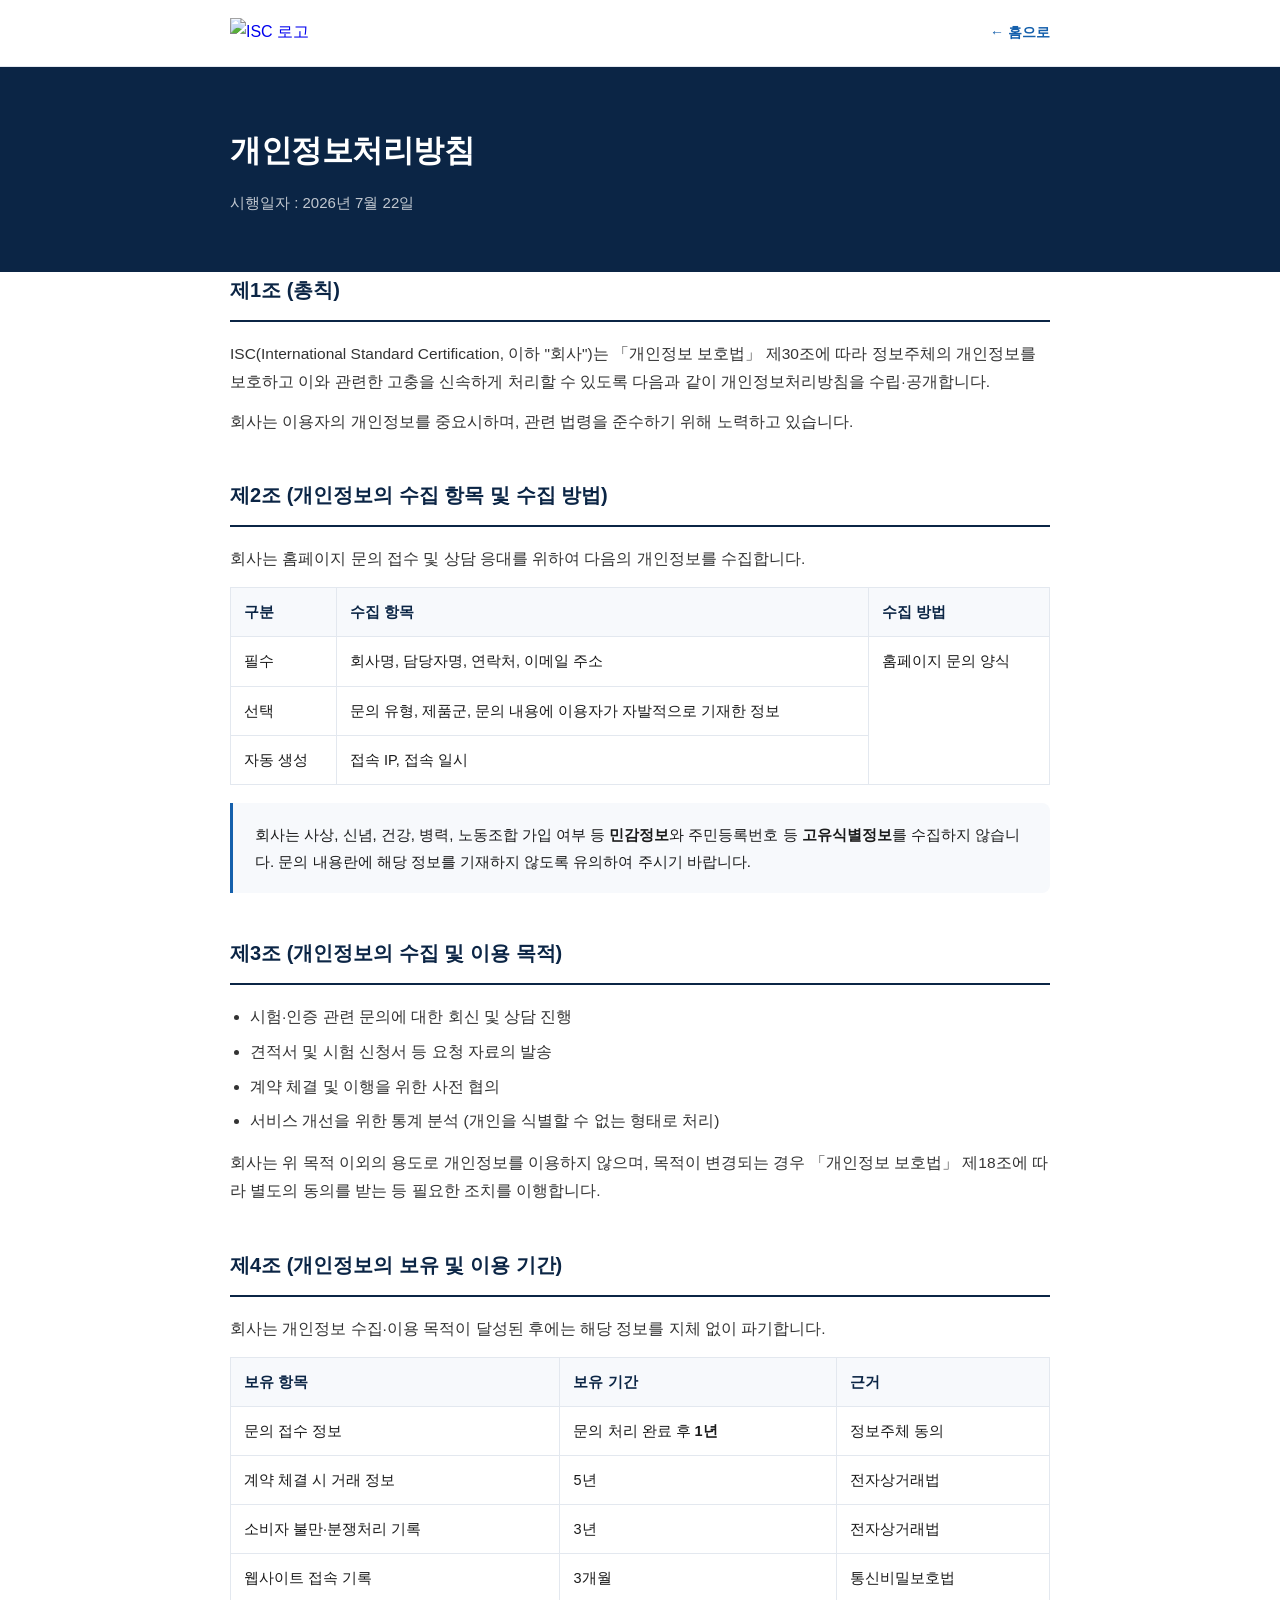
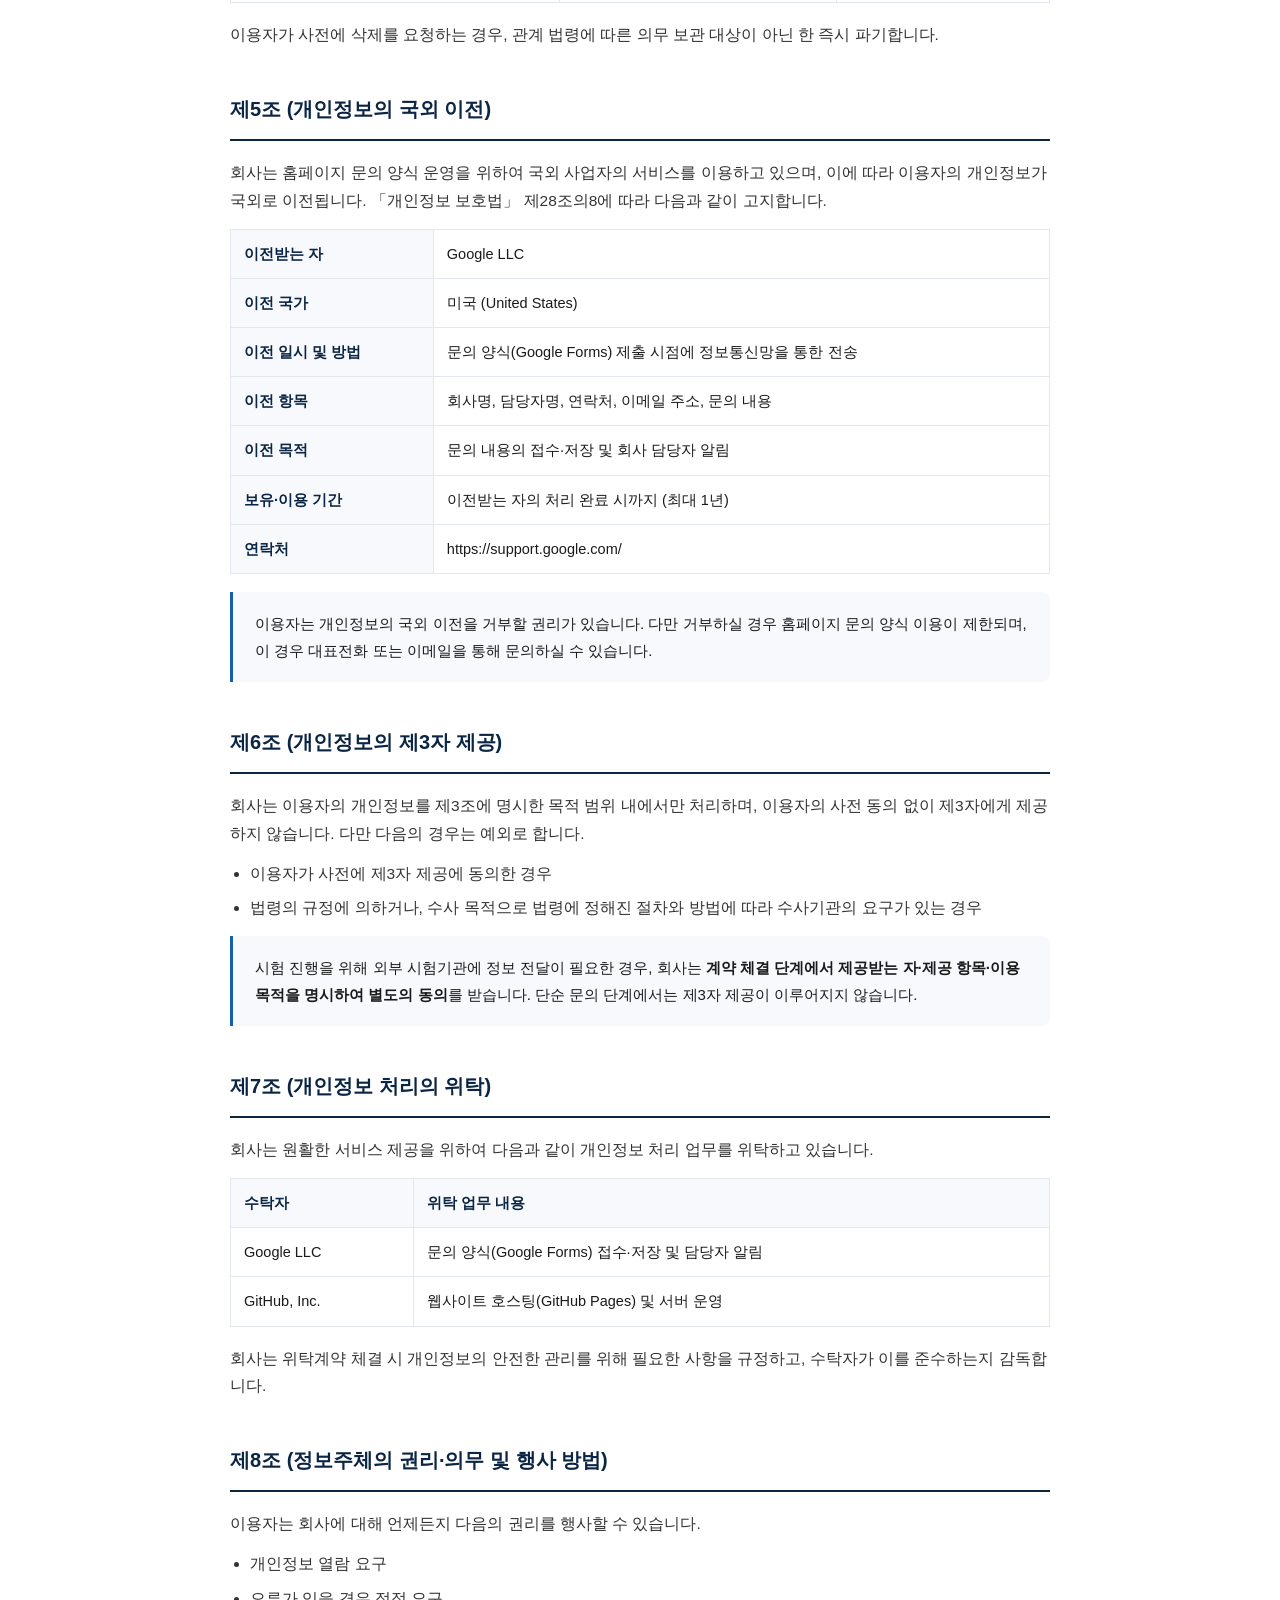
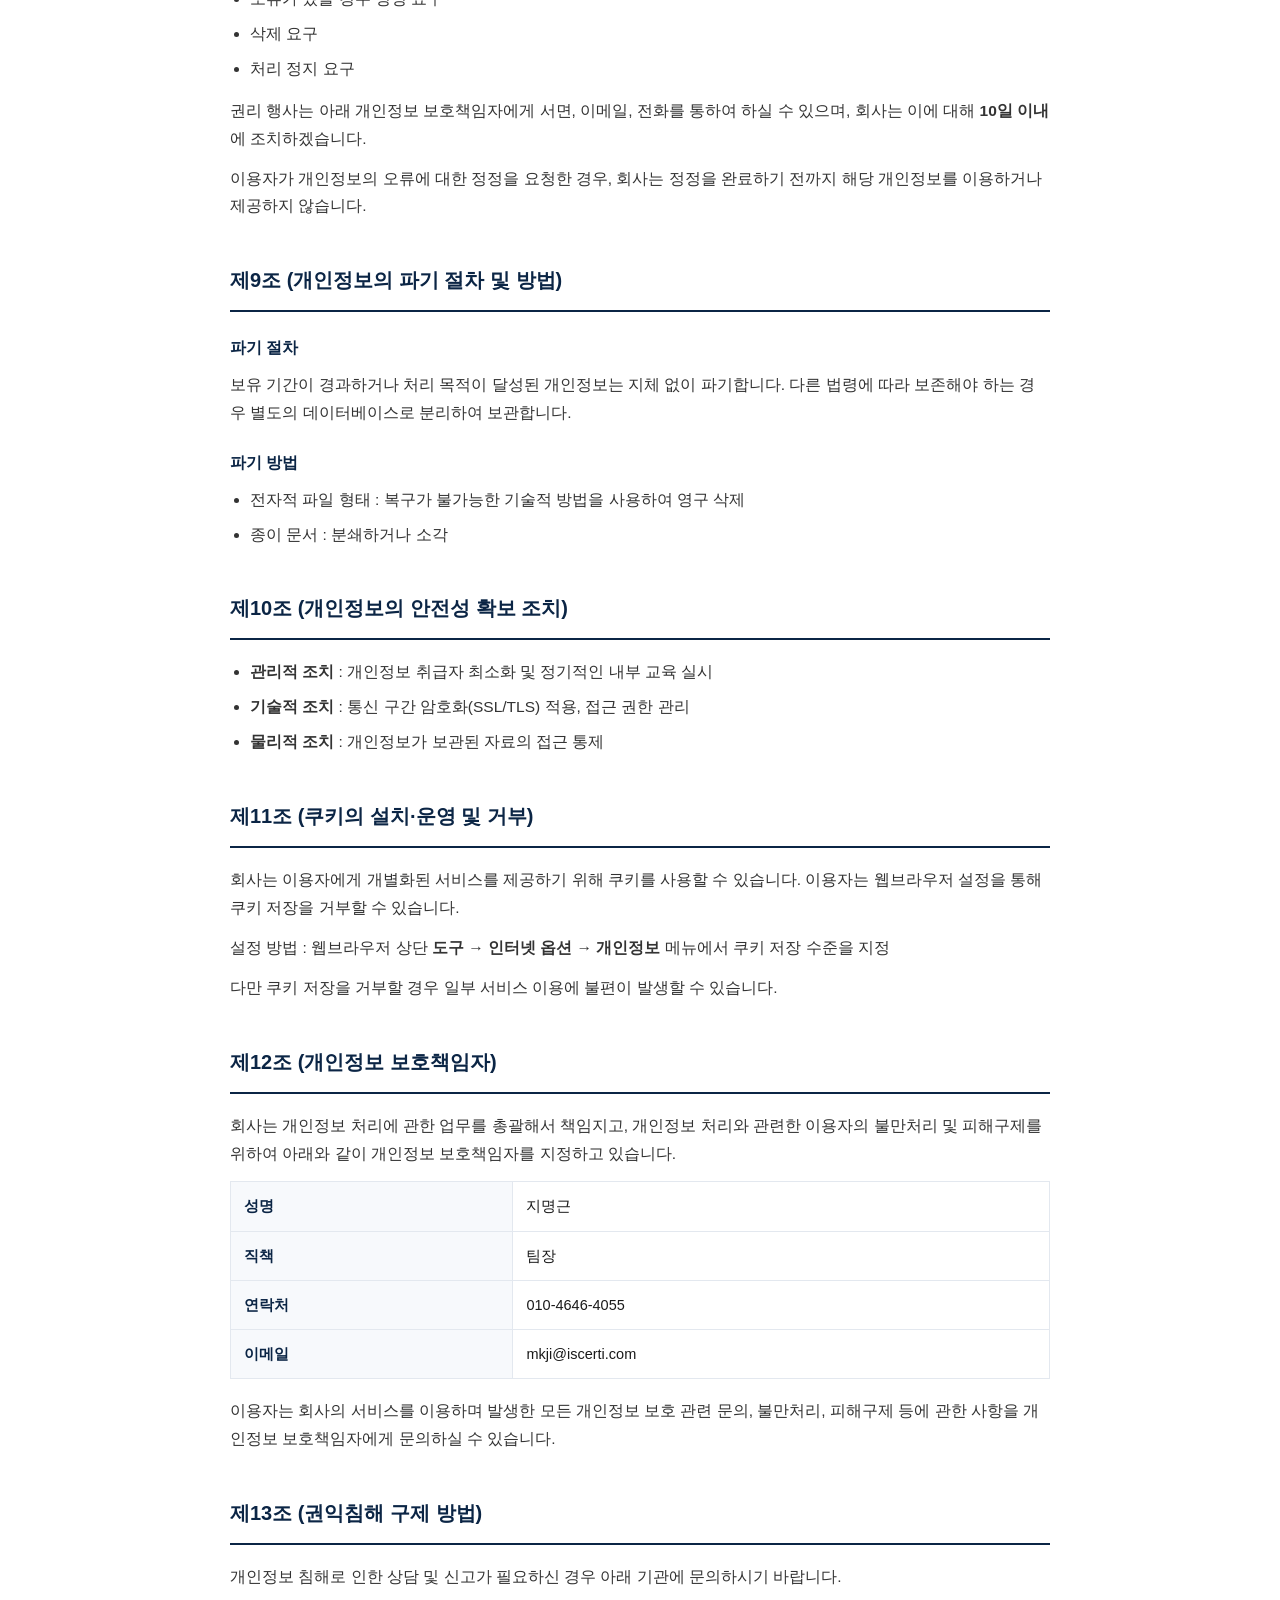
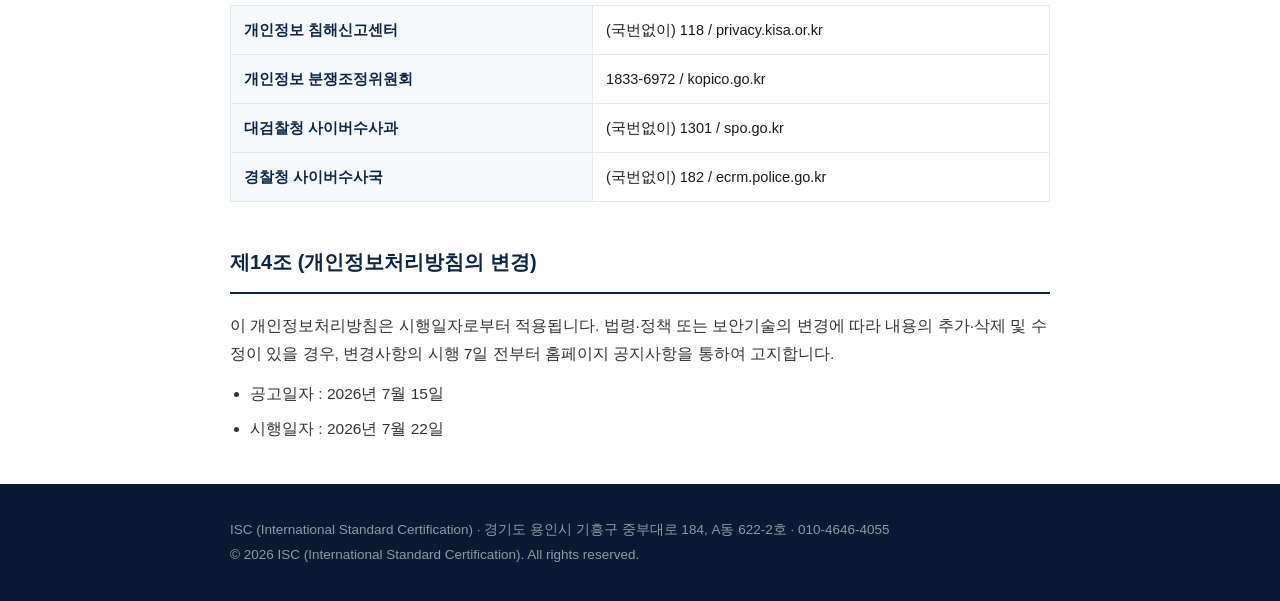
==== privacy.html @ 3ec5f789 "Add files via upload" ====
<!DOCTYPE html>
<html lang="ko">
<head>
<meta charset="UTF-8">
<meta name="viewport" content="width=device-width, initial-scale=1.0">
<title>개인정보처리방침 | ISC (International Standard Certification)</title>
<meta name="description" content="ISC 개인정보처리방침">
<meta name="robots" content="noindex, follow">
<link rel="icon" type="image/png" href="assets/favicon.png">
<style>
:root{--navy:#0b2545;--accent:#1560ac;--text:#1a1a1a;--muted:#5f6b7a;--line:#e3e8ef;--bg-2:#f7f9fc}
*{margin:0;padding:0;box-sizing:border-box}
body{font-family:'Pretendard','Malgun Gothic','Apple SD Gothic Neo',sans-serif;
  color:var(--text);line-height:1.8;background:#fff;-webkit-font-smoothing:antialiased}
.wrap{max-width:860px;margin:0 auto;padding:0 20px}
header{border-bottom:1px solid var(--line);background:#fff;position:sticky;top:0;z-index:10}
.nav{display:flex;align-items:center;justify-content:space-between;height:66px}
.logo{display:flex;align-items:center;gap:8px;text-decoration:none}
.logo img{height:30px;width:auto;display:block}
.back{font-size:14px;color:var(--accent);text-decoration:none;font-weight:600}
.head{background:var(--navy);color:#fff;padding:56px 0}
.head h1{font-size:31px;font-weight:800;letter-spacing:-.5px}
.head p{opacity:.75;margin-top:10px;font-size:15px}
main{padding:56px 0 80px}
.notice{background:#fff8e6;border:1px solid #f0dca0;border-radius:10px;
  padding:18px 22px;margin-bottom:40px;font-size:14.5px;color:#7a5c00}
.notice b{display:block;margin-bottom:6px;color:#5c4500}
article{margin-bottom:42px}
article h2{font-size:20px;color:var(--navy);font-weight:700;padding-bottom:12px;
  border-bottom:2px solid var(--navy);margin-bottom:18px}
article h3{font-size:16px;color:var(--navy);margin:22px 0 8px}
article p{color:#333;font-size:15.5px;margin-bottom:12px}
article ul{padding-left:20px;margin-bottom:14px;color:#333;font-size:15.5px}
article li{margin-bottom:7px}
table{width:100%;border-collapse:collapse;margin:14px 0 18px;font-size:14.5px}
th,td{border:1px solid var(--line);padding:11px 13px;text-align:left;vertical-align:top}
th{background:var(--bg-2);color:var(--navy);font-weight:700;white-space:nowrap}
.box{background:var(--bg-2);border-left:3px solid var(--accent);
  padding:18px 22px;border-radius:0 8px 8px 0;margin:14px 0;font-size:15px}
footer{background:#081b33;color:rgba(255,255,255,.55);padding:34px 0;font-size:13.5px}
@media(max-width:700px){
  .head h1{font-size:24px}.head{padding:40px 0}main{padding:38px 0 60px}
  table,th,td{font-size:13.5px}th,td{padding:9px 10px}
}
</style>
</head>
<body>

<header>
  <div class="wrap nav">
    <a href="index.html" class="logo"><img src="assets/isc-logo-mark.png" alt="ISC 로고"></a>
    <a href="index.html" class="back">← 홈으로</a>
  </div>
</header>

<div class="head">
  <div class="wrap">
    <h1>개인정보처리방침</h1>
    <p>시행일자 : 2026년 7월 22일</p>
  </div>
</div>

<main class="wrap">

  <article>
    <h2>제1조 (총칙)</h2>
    <p>ISC(International Standard Certification, 이하 "회사")는 「개인정보 보호법」 제30조에 따라 정보주체의 개인정보를 보호하고
    이와 관련한 고충을 신속하게 처리할 수 있도록 다음과 같이 개인정보처리방침을 수립·공개합니다.</p>
    <p>회사는 이용자의 개인정보를 중요시하며, 관련 법령을 준수하기 위해 노력하고 있습니다.</p>
  </article>

  <article>
    <h2>제2조 (개인정보의 수집 항목 및 수집 방법)</h2>
    <p>회사는 홈페이지 문의 접수 및 상담 응대를 위하여 다음의 개인정보를 수집합니다.</p>
    <table>
      <tr><th>구분</th><th>수집 항목</th><th>수집 방법</th></tr>
      <tr>
        <td>필수</td>
        <td>회사명, 담당자명, 연락처, 이메일 주소</td>
        <td rowspan="3">홈페이지 문의 양식</td>
      </tr>
      <tr>
        <td>선택</td>
        <td>문의 유형, 제품군, 문의 내용에 이용자가 자발적으로 기재한 정보</td>
      </tr>
      <tr>
        <td>자동 생성</td>
        <td>접속 IP, 접속 일시</td>
      </tr>
    </table>
    <div class="box">
      회사는 사상, 신념, 건강, 병력, 노동조합 가입 여부 등 <b>민감정보</b>와
      주민등록번호 등 <b>고유식별정보</b>를 수집하지 않습니다.
      문의 내용란에 해당 정보를 기재하지 않도록 유의하여 주시기 바랍니다.
    </div>
  </article>

  <article>
    <h2>제3조 (개인정보의 수집 및 이용 목적)</h2>
    <ul>
      <li>시험·인증 관련 문의에 대한 회신 및 상담 진행</li>
      <li>견적서 및 시험 신청서 등 요청 자료의 발송</li>
      <li>계약 체결 및 이행을 위한 사전 협의</li>
      <li>서비스 개선을 위한 통계 분석 (개인을 식별할 수 없는 형태로 처리)</li>
    </ul>
    <p>회사는 위 목적 이외의 용도로 개인정보를 이용하지 않으며, 목적이 변경되는 경우
    「개인정보 보호법」 제18조에 따라 별도의 동의를 받는 등 필요한 조치를 이행합니다.</p>
  </article>

  <article>
    <h2>제4조 (개인정보의 보유 및 이용 기간)</h2>
    <p>회사는 개인정보 수집·이용 목적이 달성된 후에는 해당 정보를 지체 없이 파기합니다.</p>
    <table>
      <tr><th>보유 항목</th><th>보유 기간</th><th>근거</th></tr>
      <tr><td>문의 접수 정보</td><td>문의 처리 완료 후 <b>1년</b></td><td>정보주체 동의</td></tr>
      <tr><td>계약 체결 시 거래 정보</td><td>5년</td><td>전자상거래법</td></tr>
      <tr><td>소비자 불만·분쟁처리 기록</td><td>3년</td><td>전자상거래법</td></tr>
      <tr><td>웹사이트 접속 기록</td><td>3개월</td><td>통신비밀보호법</td></tr>
    </table>
    <p>이용자가 사전에 삭제를 요청하는 경우, 관계 법령에 따른 의무 보관 대상이 아닌 한 즉시 파기합니다.</p>
  </article>

  <article>
    <h2>제5조 (개인정보의 국외 이전)</h2>
    <p>회사는 홈페이지 문의 양식 운영을 위하여 국외 사업자의 서비스를 이용하고 있으며,
    이에 따라 이용자의 개인정보가 국외로 이전됩니다. 「개인정보 보호법」 제28조의8에 따라
    다음과 같이 고지합니다.</p>
    <table>
      <tr><th>이전받는 자</th><td>Google LLC</td></tr>
      <tr><th>이전 국가</th><td>미국 (United States)</td></tr>
      <tr><th>이전 일시 및 방법</th><td>문의 양식(Google Forms) 제출 시점에 정보통신망을 통한 전송</td></tr>
      <tr><th>이전 항목</th><td>회사명, 담당자명, 연락처, 이메일 주소, 문의 내용</td></tr>
      <tr><th>이전 목적</th><td>문의 내용의 접수·저장 및 회사 담당자 알림</td></tr>
      <tr><th>보유·이용 기간</th><td>이전받는 자의 처리 완료 시까지 (최대 1년)</td></tr>
      <tr><th>연락처</th><td>https://support.google.com/</td></tr>
    </table>
    <div class="box">
      이용자는 개인정보의 국외 이전을 거부할 권리가 있습니다. 다만 거부하실 경우
      홈페이지 문의 양식 이용이 제한되며, 이 경우 대표전화 또는 이메일을 통해 문의하실 수 있습니다.
    </div>
  </article>

  <article>
    <h2>제6조 (개인정보의 제3자 제공)</h2>
    <p>회사는 이용자의 개인정보를 제3조에 명시한 목적 범위 내에서만 처리하며,
    이용자의 사전 동의 없이 제3자에게 제공하지 않습니다. 다만 다음의 경우는 예외로 합니다.</p>
    <ul>
      <li>이용자가 사전에 제3자 제공에 동의한 경우</li>
      <li>법령의 규정에 의하거나, 수사 목적으로 법령에 정해진 절차와 방법에 따라 수사기관의 요구가 있는 경우</li>
    </ul>
    <div class="box">
      시험 진행을 위해 외부 시험기관에 정보 전달이 필요한 경우, 회사는
      <b>계약 체결 단계에서 제공받는 자·제공 항목·이용 목적을 명시하여 별도의 동의</b>를 받습니다.
      단순 문의 단계에서는 제3자 제공이 이루어지지 않습니다.
    </div>
  </article>

  <article>
    <h2>제7조 (개인정보 처리의 위탁)</h2>
    <p>회사는 원활한 서비스 제공을 위하여 다음과 같이 개인정보 처리 업무를 위탁하고 있습니다.</p>
    <table>
      <tr><th>수탁자</th><th>위탁 업무 내용</th></tr>
      <tr><td>Google LLC</td><td>문의 양식(Google Forms) 접수·저장 및 담당자 알림</td></tr>
      <tr><td>GitHub, Inc.</td><td>웹사이트 호스팅(GitHub Pages) 및 서버 운영</td></tr>
    </table>
    <p>회사는 위탁계약 체결 시 개인정보의 안전한 관리를 위해 필요한 사항을 규정하고,
    수탁자가 이를 준수하는지 감독합니다.</p>
  </article>

  <article>
    <h2>제8조 (정보주체의 권리·의무 및 행사 방법)</h2>
    <p>이용자는 회사에 대해 언제든지 다음의 권리를 행사할 수 있습니다.</p>
    <ul>
      <li>개인정보 열람 요구</li>
      <li>오류가 있을 경우 정정 요구</li>
      <li>삭제 요구</li>
      <li>처리 정지 요구</li>
    </ul>
    <p>권리 행사는 아래 개인정보 보호책임자에게 서면, 이메일, 전화를 통하여 하실 수 있으며,
    회사는 이에 대해 <b>10일 이내</b>에 조치하겠습니다.</p>
    <p>이용자가 개인정보의 오류에 대한 정정을 요청한 경우, 회사는 정정을 완료하기 전까지
    해당 개인정보를 이용하거나 제공하지 않습니다.</p>
  </article>

  <article>
    <h2>제9조 (개인정보의 파기 절차 및 방법)</h2>
    <h3>파기 절차</h3>
    <p>보유 기간이 경과하거나 처리 목적이 달성된 개인정보는 지체 없이 파기합니다.
    다른 법령에 따라 보존해야 하는 경우 별도의 데이터베이스로 분리하여 보관합니다.</p>
    <h3>파기 방법</h3>
    <ul>
      <li>전자적 파일 형태 : 복구가 불가능한 기술적 방법을 사용하여 영구 삭제</li>
      <li>종이 문서 : 분쇄하거나 소각</li>
    </ul>
  </article>

  <article>
    <h2>제10조 (개인정보의 안전성 확보 조치)</h2>
    <ul>
      <li><b>관리적 조치</b> : 개인정보 취급자 최소화 및 정기적인 내부 교육 실시</li>
      <li><b>기술적 조치</b> : 통신 구간 암호화(SSL/TLS) 적용, 접근 권한 관리</li>
      <li><b>물리적 조치</b> : 개인정보가 보관된 자료의 접근 통제</li>
    </ul>
  </article>

  <article>
    <h2>제11조 (쿠키의 설치·운영 및 거부)</h2>
    <p>회사는 이용자에게 개별화된 서비스를 제공하기 위해 쿠키를 사용할 수 있습니다.
    이용자는 웹브라우저 설정을 통해 쿠키 저장을 거부할 수 있습니다.</p>
    <p>설정 방법 : 웹브라우저 상단 <b>도구 → 인터넷 옵션 → 개인정보</b> 메뉴에서 쿠키 저장 수준을 지정</p>
    <p>다만 쿠키 저장을 거부할 경우 일부 서비스 이용에 불편이 발생할 수 있습니다.</p>
  </article>

  <article>
    <h2>제12조 (개인정보 보호책임자)</h2>
    <p>회사는 개인정보 처리에 관한 업무를 총괄해서 책임지고, 개인정보 처리와 관련한
    이용자의 불만처리 및 피해구제를 위하여 아래와 같이 개인정보 보호책임자를 지정하고 있습니다.</p>
    <table>
      <tr><th>성명</th><td>지명근</td></tr>
      <tr><th>직책</th><td>팀장</td></tr>
      <tr><th>연락처</th><td>010-4646-4055</td></tr>
      <tr><th>이메일</th><td>mkji@iscerti.com</td></tr>
    </table>
    <p>이용자는 회사의 서비스를 이용하며 발생한 모든 개인정보 보호 관련 문의, 불만처리,
    피해구제 등에 관한 사항을 개인정보 보호책임자에게 문의하실 수 있습니다.</p>
  </article>

  <article>
    <h2>제13조 (권익침해 구제 방법)</h2>
    <p>개인정보 침해로 인한 상담 및 신고가 필요하신 경우 아래 기관에 문의하시기 바랍니다.</p>
    <table>
      <tr><th>개인정보 침해신고센터</th><td>(국번없이) 118 / privacy.kisa.or.kr</td></tr>
      <tr><th>개인정보 분쟁조정위원회</th><td>1833-6972 / kopico.go.kr</td></tr>
      <tr><th>대검찰청 사이버수사과</th><td>(국번없이) 1301 / spo.go.kr</td></tr>
      <tr><th>경찰청 사이버수사국</th><td>(국번없이) 182 / ecrm.police.go.kr</td></tr>
    </table>
  </article>

  <article>
    <h2>제14조 (개인정보처리방침의 변경)</h2>
    <p>이 개인정보처리방침은 시행일자로부터 적용됩니다.
    법령·정책 또는 보안기술의 변경에 따라 내용의 추가·삭제 및 수정이 있을 경우,
    변경사항의 시행 7일 전부터 홈페이지 공지사항을 통하여 고지합니다.</p>
    <ul>
      <li>공고일자 : 2026년 7월 15일</li>
      <li>시행일자 : 2026년 7월 22일</li>
    </ul>
  </article>

</main>

<footer>
  <div class="wrap">
    ISC (International Standard Certification) · 경기도 용인시 기흥구 중부대로 184, A동 622-2호 · 010-4646-4055<br>
    © 2026 ISC (International Standard Certification). All rights reserved.
  </div>
</footer>

</body>
</html>
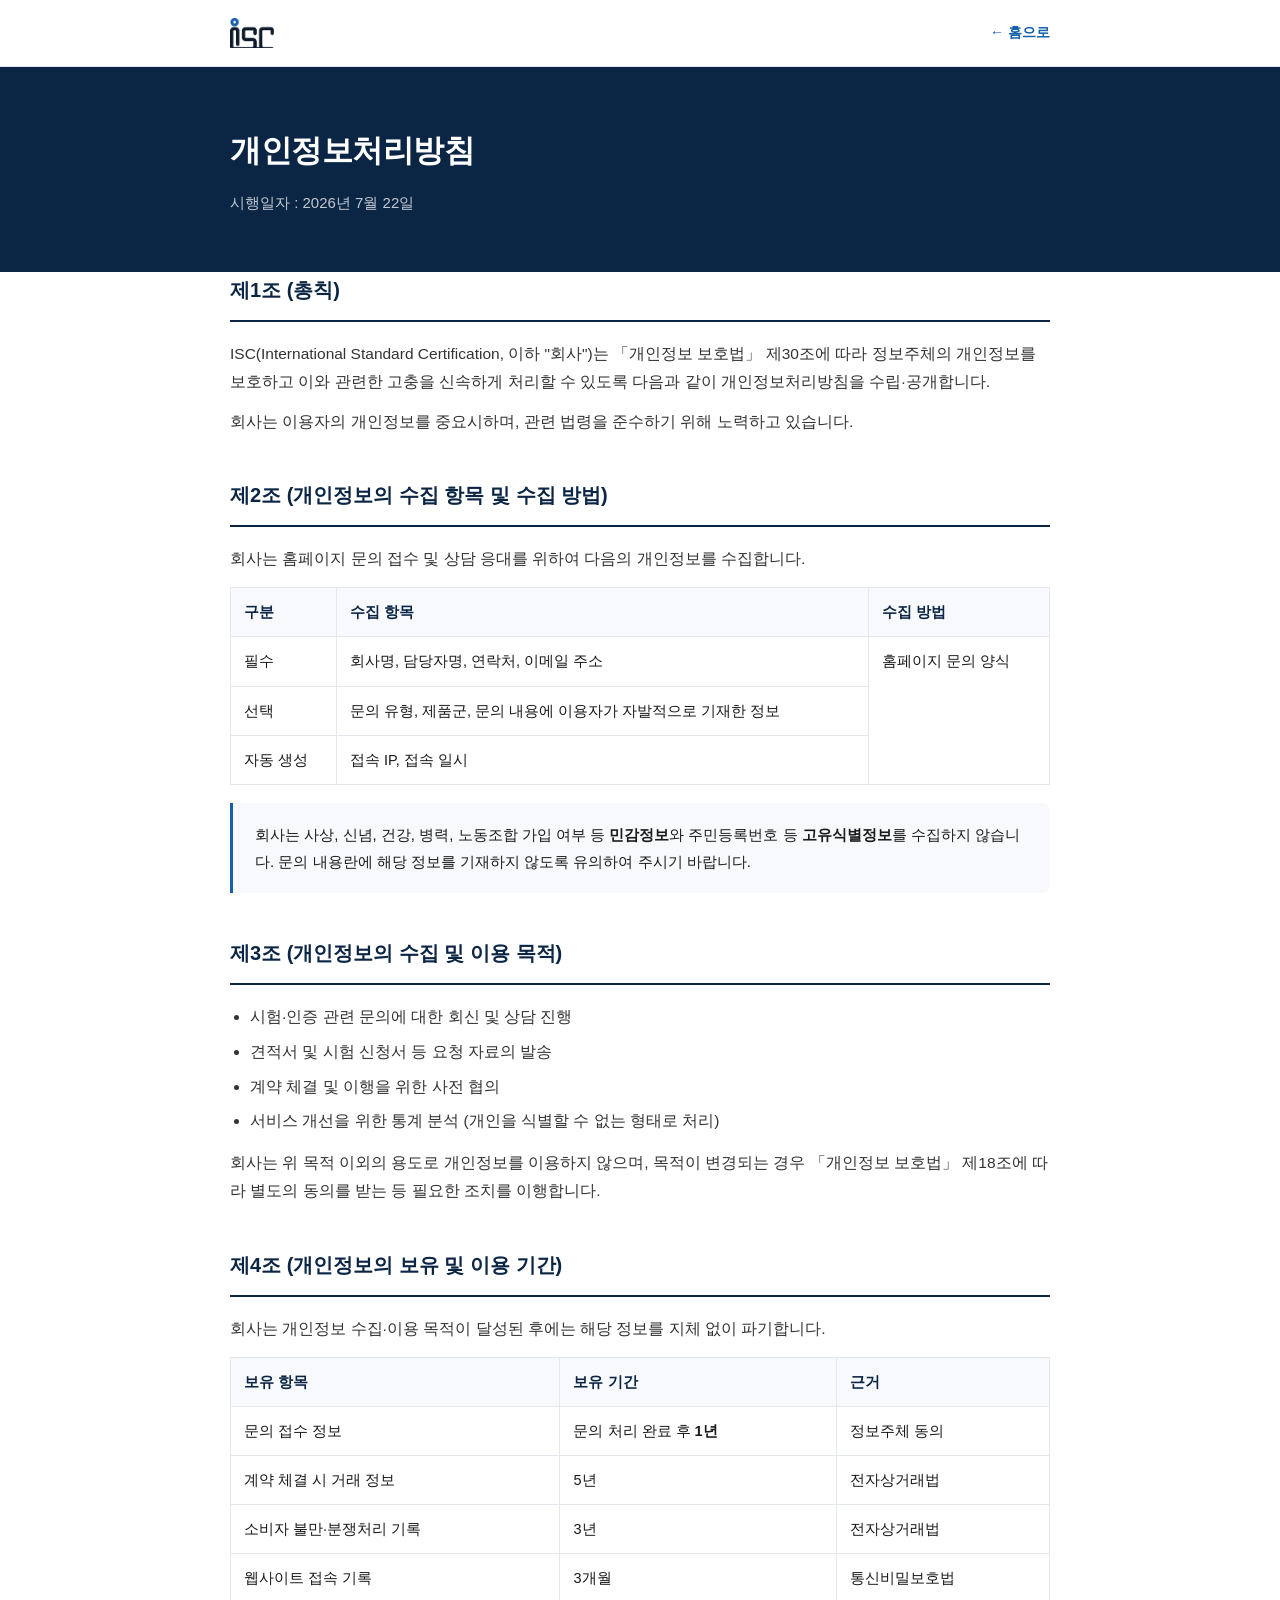
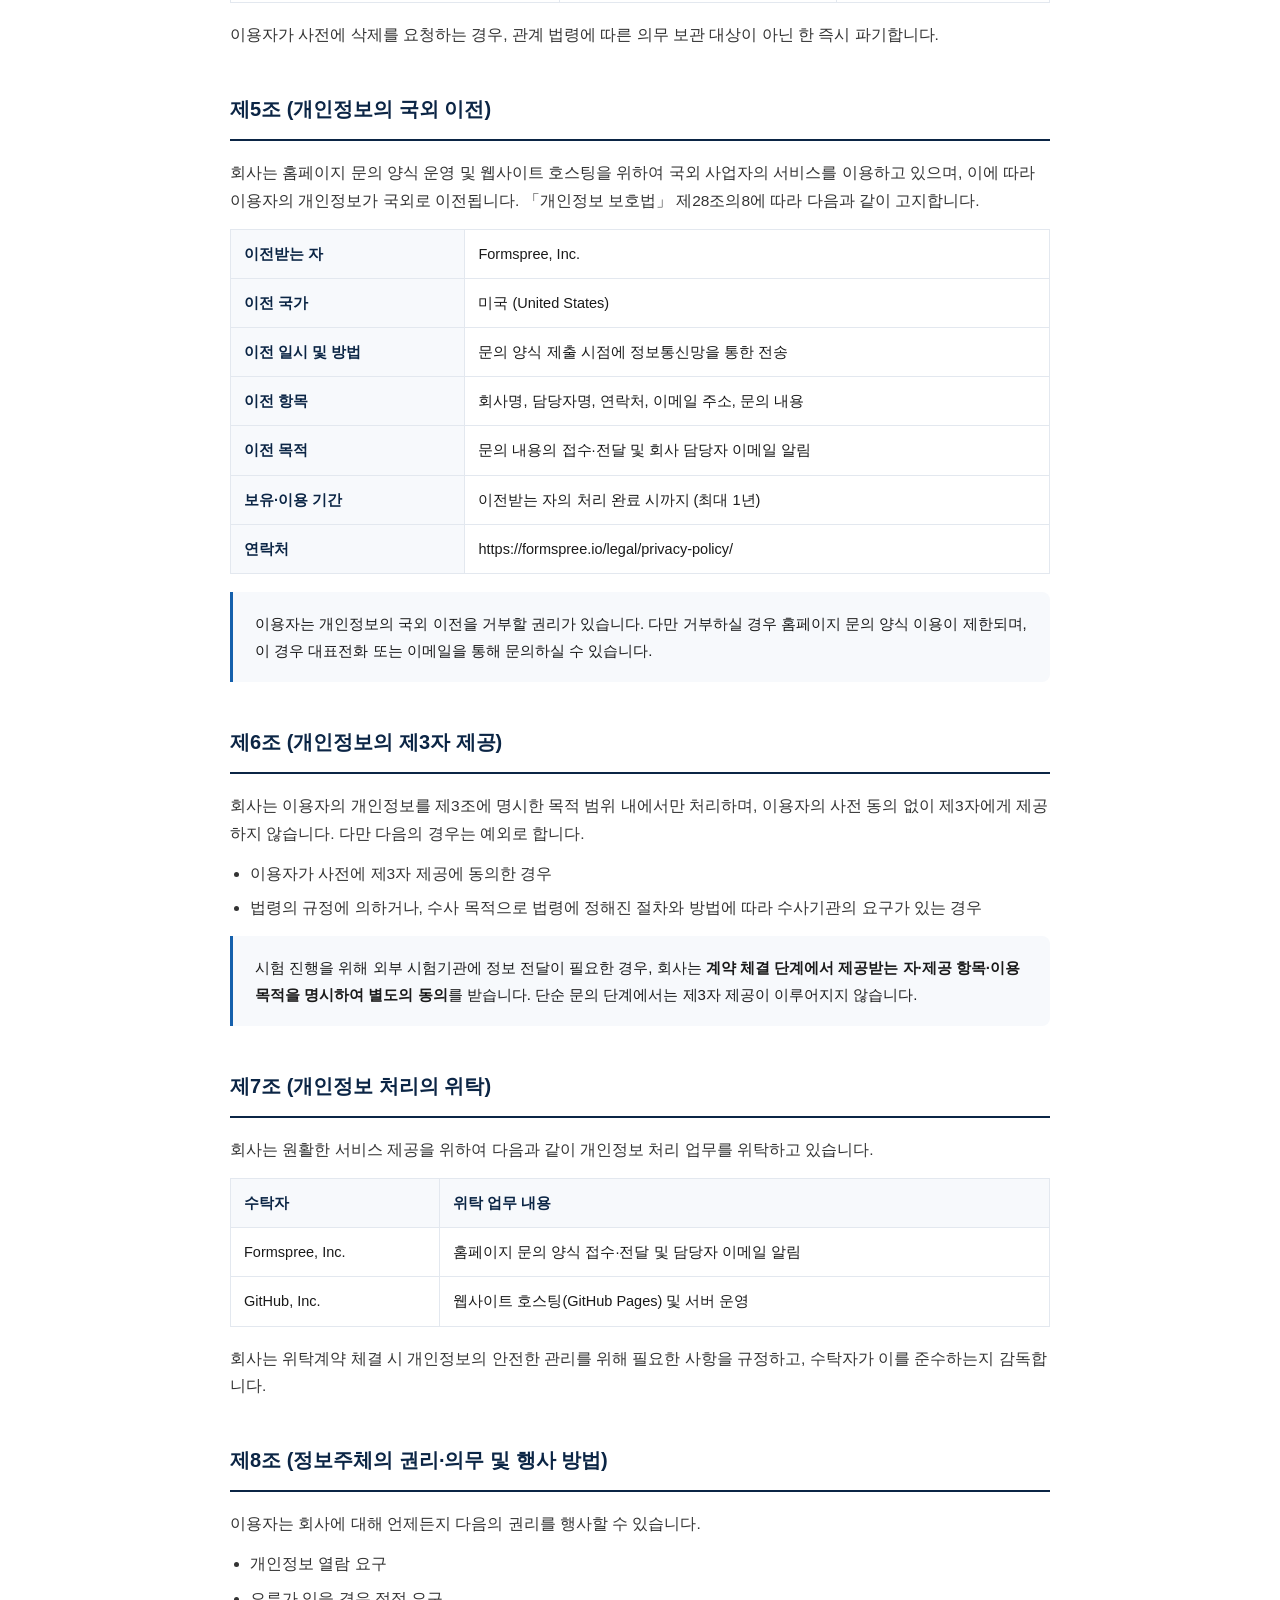
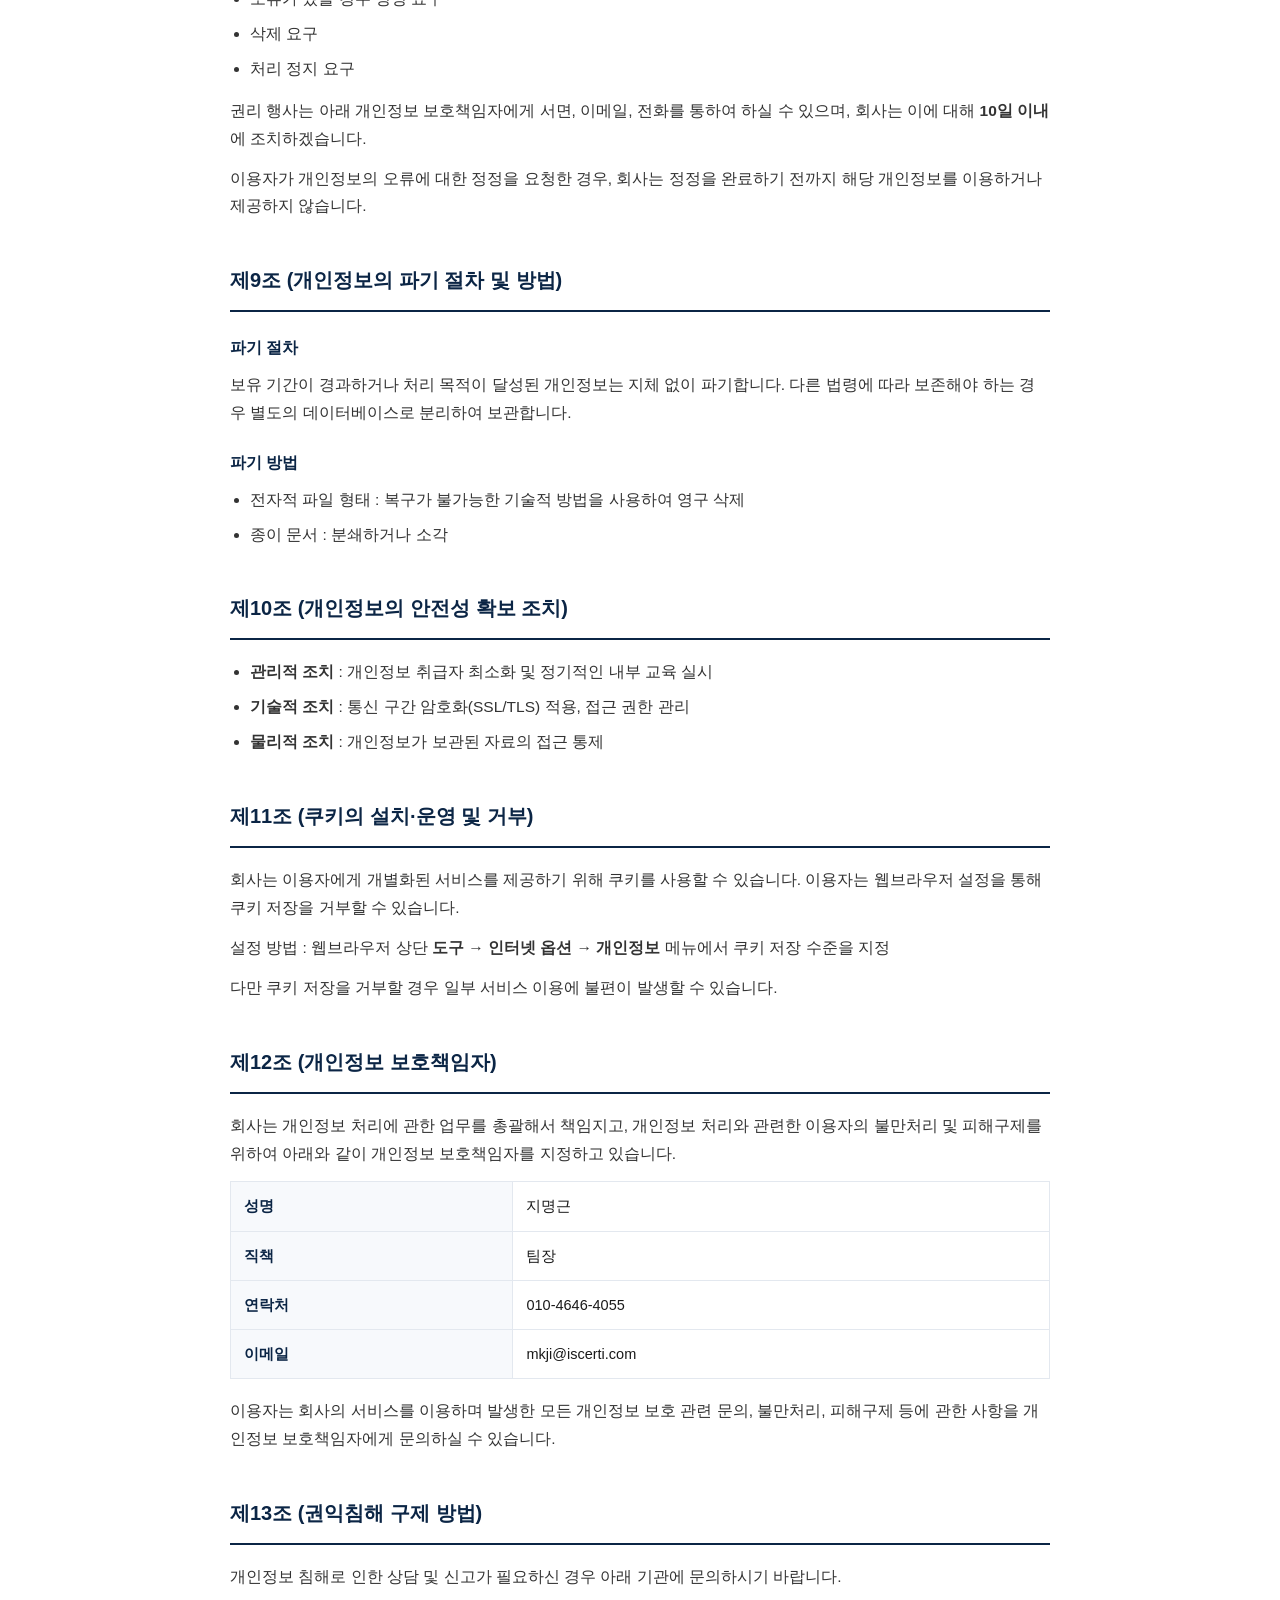
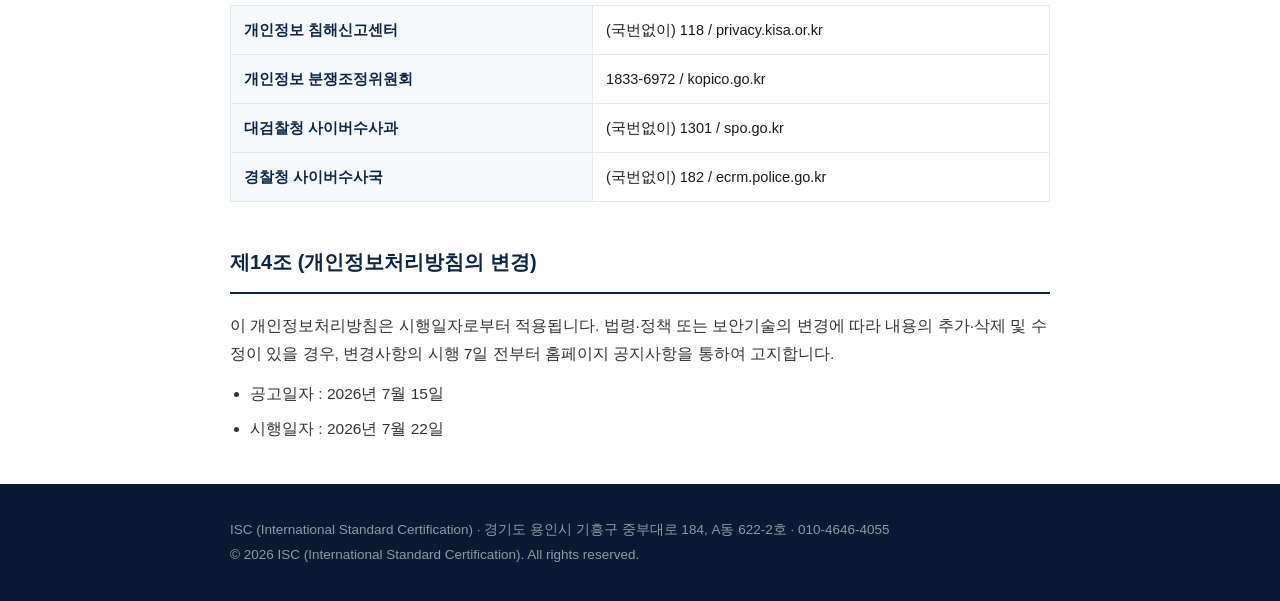
==== commit 2c588108: "Add files via upload" ====
--- a/privacy.html
+++ b/privacy.html
@@ -122,17 +122,17 @@
 
   <article>
     <h2>제5조 (개인정보의 국외 이전)</h2>
-    <p>회사는 홈페이지 문의 양식 운영을 위하여 국외 사업자의 서비스를 이용하고 있으며,
+    <p>회사는 홈페이지 문의 양식 운영 및 웹사이트 호스팅을 위하여 국외 사업자의 서비스를 이용하고 있으며,
     이에 따라 이용자의 개인정보가 국외로 이전됩니다. 「개인정보 보호법」 제28조의8에 따라
     다음과 같이 고지합니다.</p>
     <table>
-      <tr><th>이전받는 자</th><td>Google LLC</td></tr>
+      <tr><th>이전받는 자</th><td>Formspree, Inc.</td></tr>
       <tr><th>이전 국가</th><td>미국 (United States)</td></tr>
-      <tr><th>이전 일시 및 방법</th><td>문의 양식(Google Forms) 제출 시점에 정보통신망을 통한 전송</td></tr>
+      <tr><th>이전 일시 및 방법</th><td>문의 양식 제출 시점에 정보통신망을 통한 전송</td></tr>
       <tr><th>이전 항목</th><td>회사명, 담당자명, 연락처, 이메일 주소, 문의 내용</td></tr>
-      <tr><th>이전 목적</th><td>문의 내용의 접수·저장 및 회사 담당자 알림</td></tr>
+      <tr><th>이전 목적</th><td>문의 내용의 접수·전달 및 회사 담당자 이메일 알림</td></tr>
       <tr><th>보유·이용 기간</th><td>이전받는 자의 처리 완료 시까지 (최대 1년)</td></tr>
-      <tr><th>연락처</th><td>https://support.google.com/</td></tr>
+      <tr><th>연락처</th><td>https://formspree.io/legal/privacy-policy/</td></tr>
     </table>
     <div class="box">
       이용자는 개인정보의 국외 이전을 거부할 권리가 있습니다. 다만 거부하실 경우
@@ -160,7 +160,7 @@
     <p>회사는 원활한 서비스 제공을 위하여 다음과 같이 개인정보 처리 업무를 위탁하고 있습니다.</p>
     <table>
       <tr><th>수탁자</th><th>위탁 업무 내용</th></tr>
-      <tr><td>Google LLC</td><td>문의 양식(Google Forms) 접수·저장 및 담당자 알림</td></tr>
+      <tr><td>Formspree, Inc.</td><td>홈페이지 문의 양식 접수·전달 및 담당자 이메일 알림</td></tr>
       <tr><td>GitHub, Inc.</td><td>웹사이트 호스팅(GitHub Pages) 및 서버 운영</td></tr>
     </table>
     <p>회사는 위탁계약 체결 시 개인정보의 안전한 관리를 위해 필요한 사항을 규정하고,
